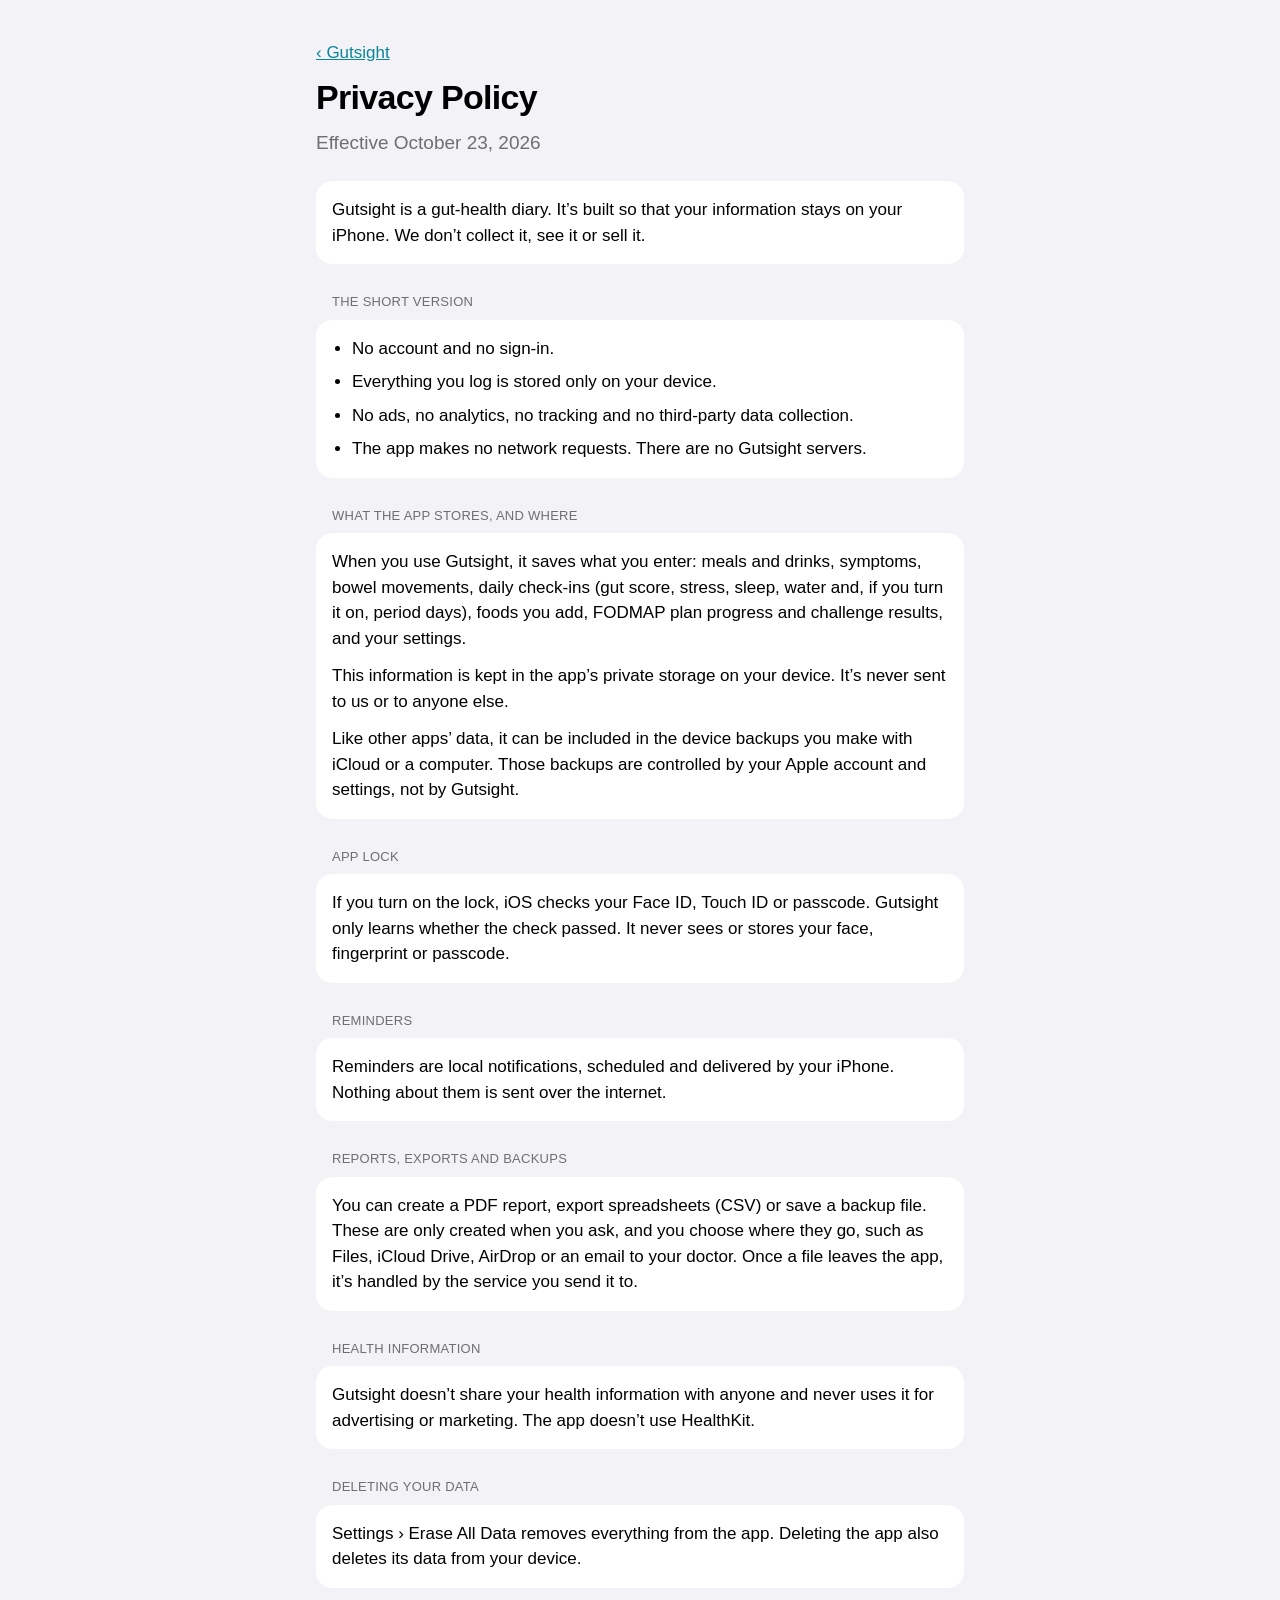
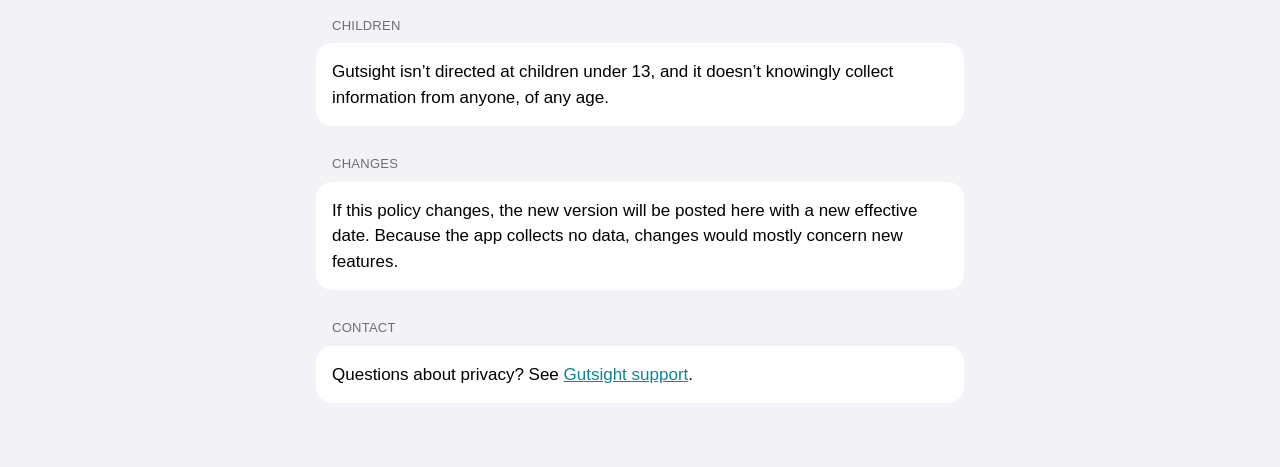
==== gutsight/privacy/index.html @ d99a17df "Gutsight app page, privacy policy and support Co-Authored-By: Claude Opus 5.5 <noreply@anthropic.com" ====
<!doctype html>
<html lang="en">
  <head>
    <meta charset="utf-8" />
    <meta name="viewport" content="width=device-width, initial-scale=1" />
    <title>Gutsight Privacy Policy</title>
    <meta name="description" content="Gutsight keeps your gut-health diary on your iPhone. No account, no tracking, no data collection." />
    <link rel="icon" href="/gutsight/icon.png" />
    <link rel="stylesheet" href="/assets/site.css" />
  </head>
  <body>
    <main>
      <p><a href="/gutsight/">‹ Gutsight</a></p>
      <h1>Privacy Policy</h1>
      <p class="lead">Effective October 23, 2026</p>

      <div class="card" style="margin-top: 24px">
        <p>
          Gutsight is a gut-health diary. It’s built so that your information stays on your iPhone. We don’t collect it, see
          it or sell it.
        </p>
      </div>

      <h2>The short version</h2>
      <div class="card">
        <ul>
          <li>No account and no sign-in.</li>
          <li>Everything you log is stored only on your device.</li>
          <li>No ads, no analytics, no tracking and no third-party data collection.</li>
          <li>The app makes no network requests. There are no Gutsight servers.</li>
        </ul>
      </div>

      <h2>What the app stores, and where</h2>
      <div class="card">
        <p>
          When you use Gutsight, it saves what you enter: meals and drinks, symptoms, bowel movements, daily check-ins (gut
          score, stress, sleep, water and, if you turn it on, period days), foods you add, FODMAP plan progress and challenge
          results, and your settings.
        </p>
        <p>This information is kept in the app’s private storage on your device. It’s never sent to us or to anyone else.</p>
        <p>
          Like other apps’ data, it can be included in the device backups you make with iCloud or a computer. Those backups
          are controlled by your Apple account and settings, not by Gutsight.
        </p>
      </div>

      <h2>App lock</h2>
      <div class="card">
        <p>
          If you turn on the lock, iOS checks your Face ID, Touch ID or passcode. Gutsight only learns whether the check
          passed. It never sees or stores your face, fingerprint or passcode.
        </p>
      </div>

      <h2>Reminders</h2>
      <div class="card">
        <p>Reminders are local notifications, scheduled and delivered by your iPhone. Nothing about them is sent over the internet.</p>
      </div>

      <h2>Reports, exports and backups</h2>
      <div class="card">
        <p>
          You can create a PDF report, export spreadsheets (CSV) or save a backup file. These are only created when you ask,
          and you choose where they go, such as Files, iCloud Drive, AirDrop or an email to your doctor. Once a file leaves
          the app, it’s handled by the service you send it to.
        </p>
      </div>

      <h2>Health information</h2>
      <div class="card">
        <p>
          Gutsight doesn’t share your health information with anyone and never uses it for advertising or marketing. The app
          doesn’t use HealthKit.
        </p>
      </div>

      <h2>Deleting your data</h2>
      <div class="card">
        <p>Settings › Erase All Data removes everything from the app. Deleting the app also deletes its data from your device.</p>
      </div>

      <h2>Children</h2>
      <div class="card">
        <p>Gutsight isn’t directed at children under 13, and it doesn’t knowingly collect information from anyone, of any age.</p>
      </div>

      <h2>Changes</h2>
      <div class="card">
        <p>
          If this policy changes, the new version will be posted here with a new effective date. Because the app collects no
          data, changes would mostly concern new features.
        </p>
      </div>

      <h2>Contact</h2>
      <div class="card">
        <p>Questions about privacy? See <a href="/gutsight/support/">Gutsight support</a>.</p>
      </div>
    </main>
  </body>
</html>
---- assets/site.css ----
/* Shared styles: iOS grouped look, light and dark. */
:root {
  --bg: #f2f2f7;
  --card: #ffffff;
  --text: #000000;
  --muted: #6e6e73;
  --tint: #0c8599;
  --border: #e2e2e5;
  color-scheme: light dark;
}

@media (prefers-color-scheme: dark) {
  :root {
    --bg: #000000;
    --card: #1c1c1e;
    --text: #ffffff;
    --muted: #98989f;
    --tint: #3bc9db;
    --border: #38383a;
  }
}

* {
  box-sizing: border-box;
}

body {
  margin: 0;
  background: var(--bg);
  color: var(--text);
  font: 17px/1.5 -apple-system, BlinkMacSystemFont, "SF Pro Text", "Helvetica Neue", Arial, sans-serif;
  -webkit-text-size-adjust: 100%;
}

main {
  max-width: 680px;
  margin: 0 auto;
  padding: 40px 16px 64px;
}

a {
  color: var(--tint);
}

h1 {
  font-size: 34px;
  line-height: 1.15;
  letter-spacing: -0.02em;
  margin: 0;
}

h2 {
  font-size: 13px;
  font-weight: 400;
  text-transform: uppercase;
  letter-spacing: 0.02em;
  color: var(--muted);
  margin: 28px 16px 8px;
}

h3 {
  font-size: 17px;
  margin: 0 0 4px;
}

p {
  margin: 0 0 12px;
}

.muted {
  color: var(--muted);
}

.lead {
  font-size: 19px;
  color: var(--muted);
  margin: 12px 0 0;
}

.card {
  background: var(--card);
  border-radius: 16px;
  padding: 16px;
}

.card > :last-child {
  margin-bottom: 0;
}

.card + .card {
  margin-top: 12px;
}

.card ul {
  margin: 0;
  padding-left: 20px;
}

.card li + li {
  margin-top: 8px;
}

.qa + .qa {
  border-top: 1px solid var(--border);
  margin-top: 14px;
  padding-top: 14px;
}

.app-header {
  display: flex;
  align-items: center;
  gap: 16px;
}

.app-header img {
  width: 76px;
  height: 76px;
  border-radius: 17px;
  flex-shrink: 0;
}

.list {
  padding: 0;
  overflow: hidden;
}

.list a {
  display: flex;
  align-items: center;
  gap: 14px;
  padding: 12px 16px;
  color: var(--text);
  text-decoration: none;
}

.list a + a {
  border-top: 1px solid var(--border);
}

.list a::after {
  content: "›";
  margin-left: auto;
  color: var(--muted);
  font-size: 22px;
}

.list img {
  width: 44px;
  height: 44px;
  border-radius: 10px;
}

footer {
  margin-top: 40px;
  font-size: 13px;
  color: var(--muted);
  text-align: center;
}
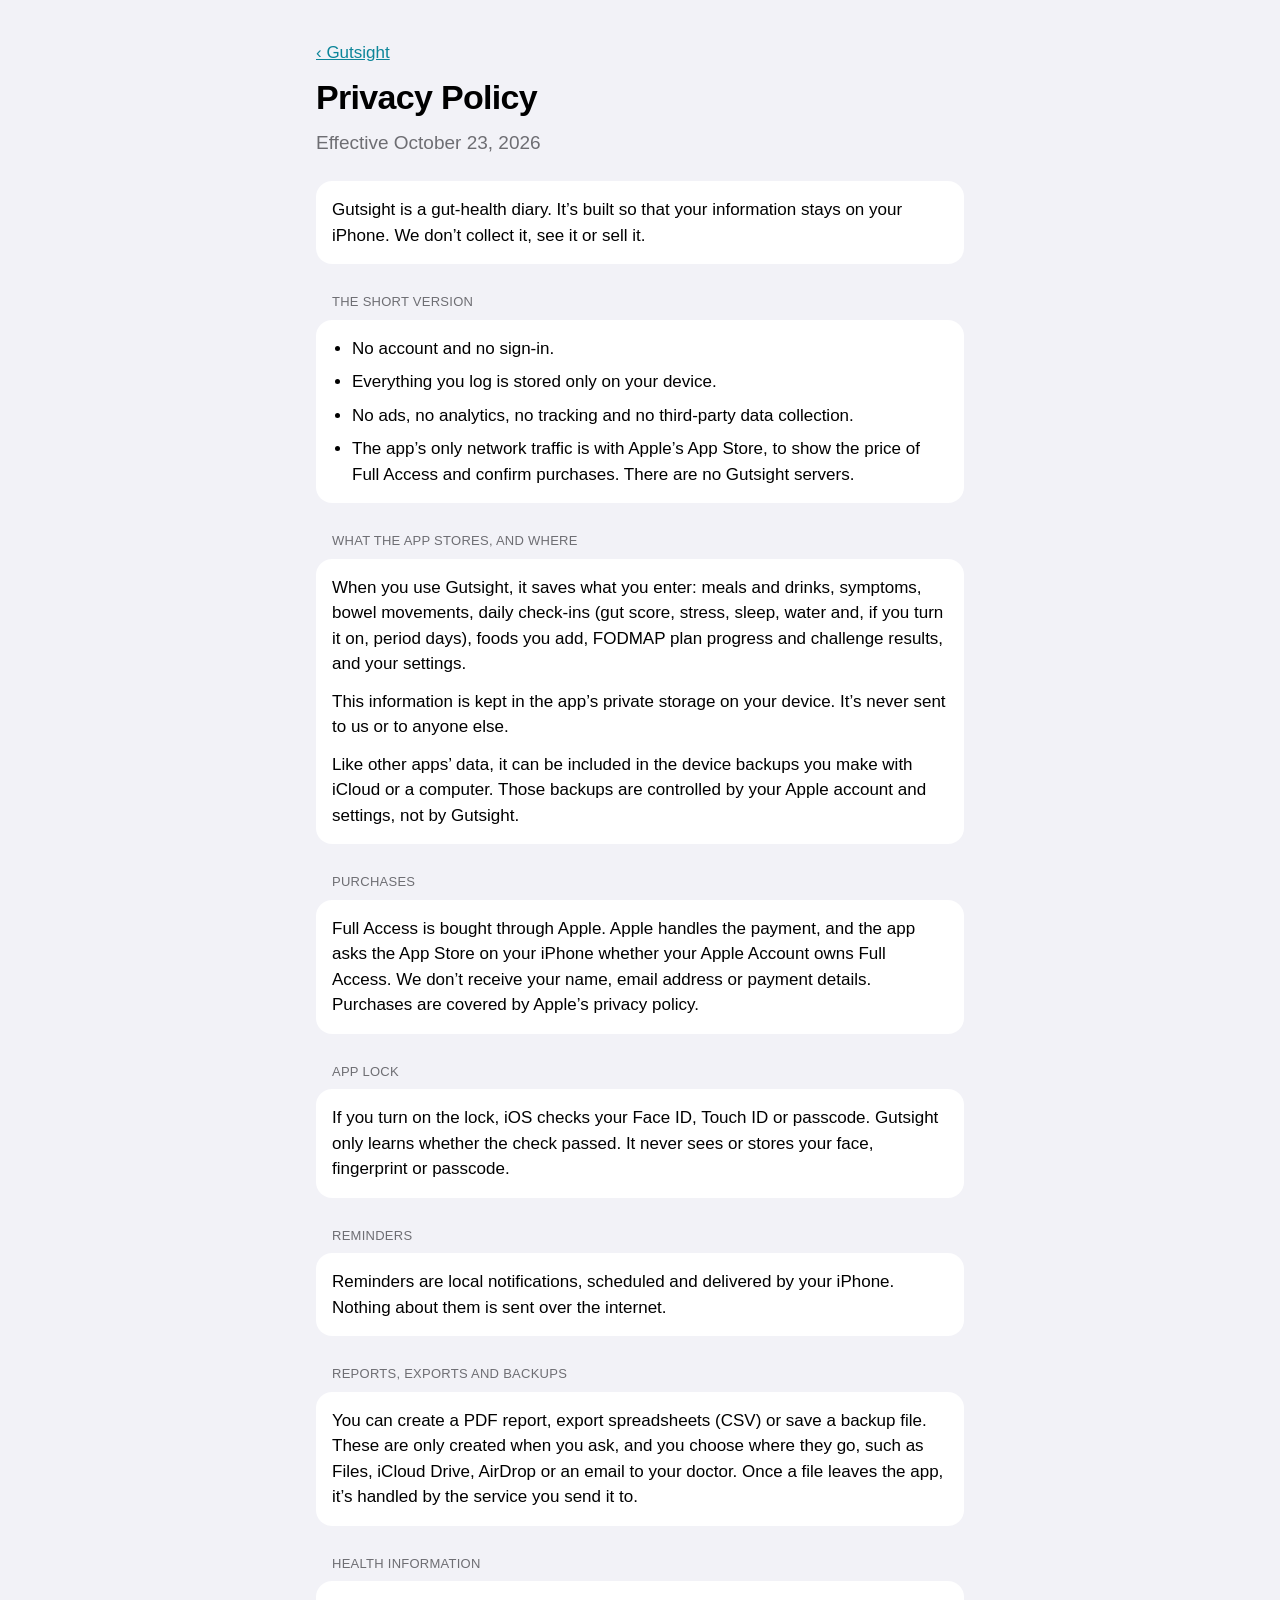
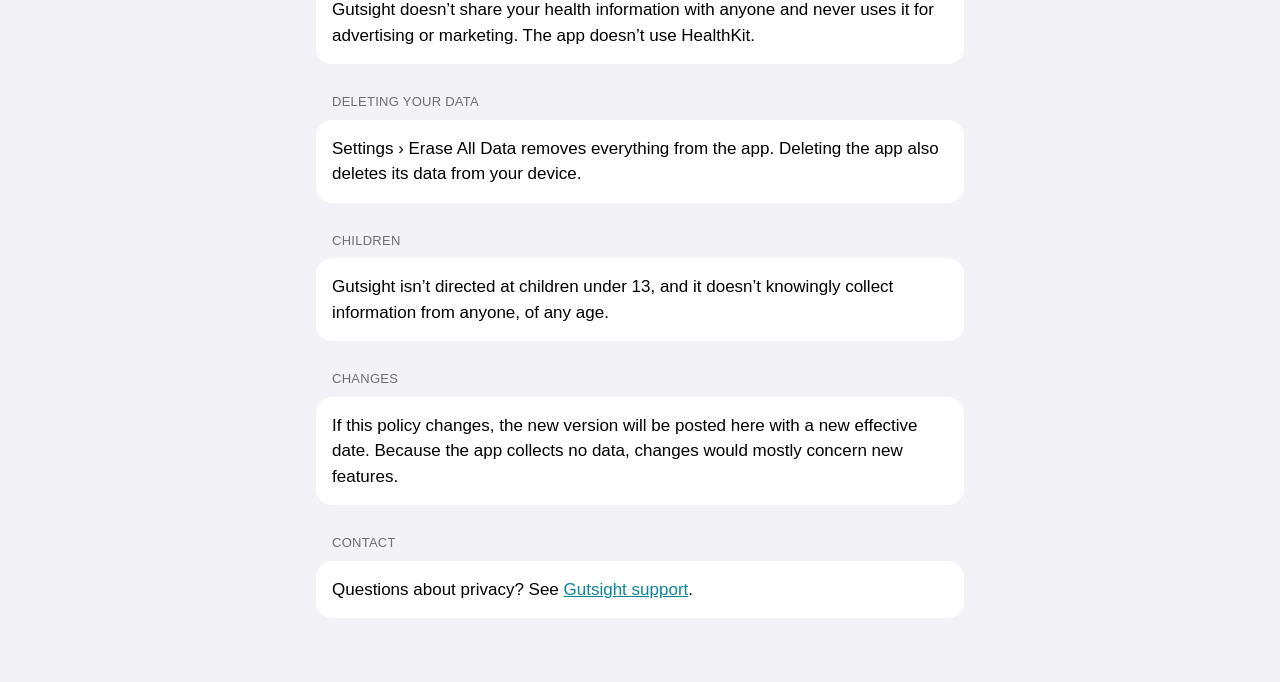
==== commit ebebed72: "Gutsight: screenshots, free + Full Access pricing, purchase privacy notes Co-Authored-By: Claude Opu" ====
--- a/gutsight/privacy/index.html
+++ b/gutsight/privacy/index.html
@@ -27,7 +27,7 @@
           <li>No account and no sign-in.</li>
           <li>Everything you log is stored only on your device.</li>
           <li>No ads, no analytics, no tracking and no third-party data collection.</li>
-          <li>The app makes no network requests. There are no Gutsight servers.</li>
+          <li>The app’s only network traffic is with Apple’s App Store, to show the price of Full Access and confirm purchases. There are no Gutsight servers.</li>
         </ul>
       </div>
 
@@ -42,6 +42,15 @@
         <p>
           Like other apps’ data, it can be included in the device backups you make with iCloud or a computer. Those backups
           are controlled by your Apple account and settings, not by Gutsight.
+        </p>
+      </div>
+
+      <h2>Purchases</h2>
+      <div class="card">
+        <p>
+          Full Access is bought through Apple. Apple handles the payment, and the app asks the App Store on your iPhone
+          whether your Apple Account owns Full Access. We don’t receive your name, email address or payment details.
+          Purchases are covered by Apple’s privacy policy.
         </p>
       </div>
 
--- a/assets/site.css
+++ b/assets/site.css
@@ -156,3 +156,67 @@
   color: var(--muted);
   text-align: center;
 }
+
+main.wide {
+  max-width: 760px;
+}
+
+.badge {
+  display: inline-block;
+  margin: 16px 0 0;
+  padding: 8px 14px;
+  border-radius: 999px;
+  background: var(--card);
+  font-size: 15px;
+  font-weight: 600;
+}
+
+.gallery {
+  display: flex;
+  gap: 14px;
+  overflow-x: auto;
+  scroll-snap-type: x mandatory;
+  margin: 28px -16px 0;
+  padding: 0 16px 8px;
+  -webkit-overflow-scrolling: touch;
+}
+
+.gallery img {
+  flex: 0 0 auto;
+  width: 230px;
+  aspect-ratio: 1320 / 2868;
+  border-radius: 18px;
+  scroll-snap-align: start;
+  background: var(--card);
+}
+
+.price-grid {
+  display: grid;
+  grid-template-columns: repeat(auto-fit, minmax(260px, 1fr));
+  gap: 12px;
+}
+
+.price-grid .card + .card {
+  margin-top: 0;
+}
+
+.price-grid h3 {
+  display: flex;
+  justify-content: space-between;
+  align-items: baseline;
+  gap: 8px;
+  margin-bottom: 0;
+}
+
+.price-grid .muted {
+  font-size: 15px;
+}
+
+.card.accent {
+  box-shadow: inset 0 0 0 2px var(--tint);
+}
+
+.price {
+  color: var(--tint);
+  font-size: 17px;
+}
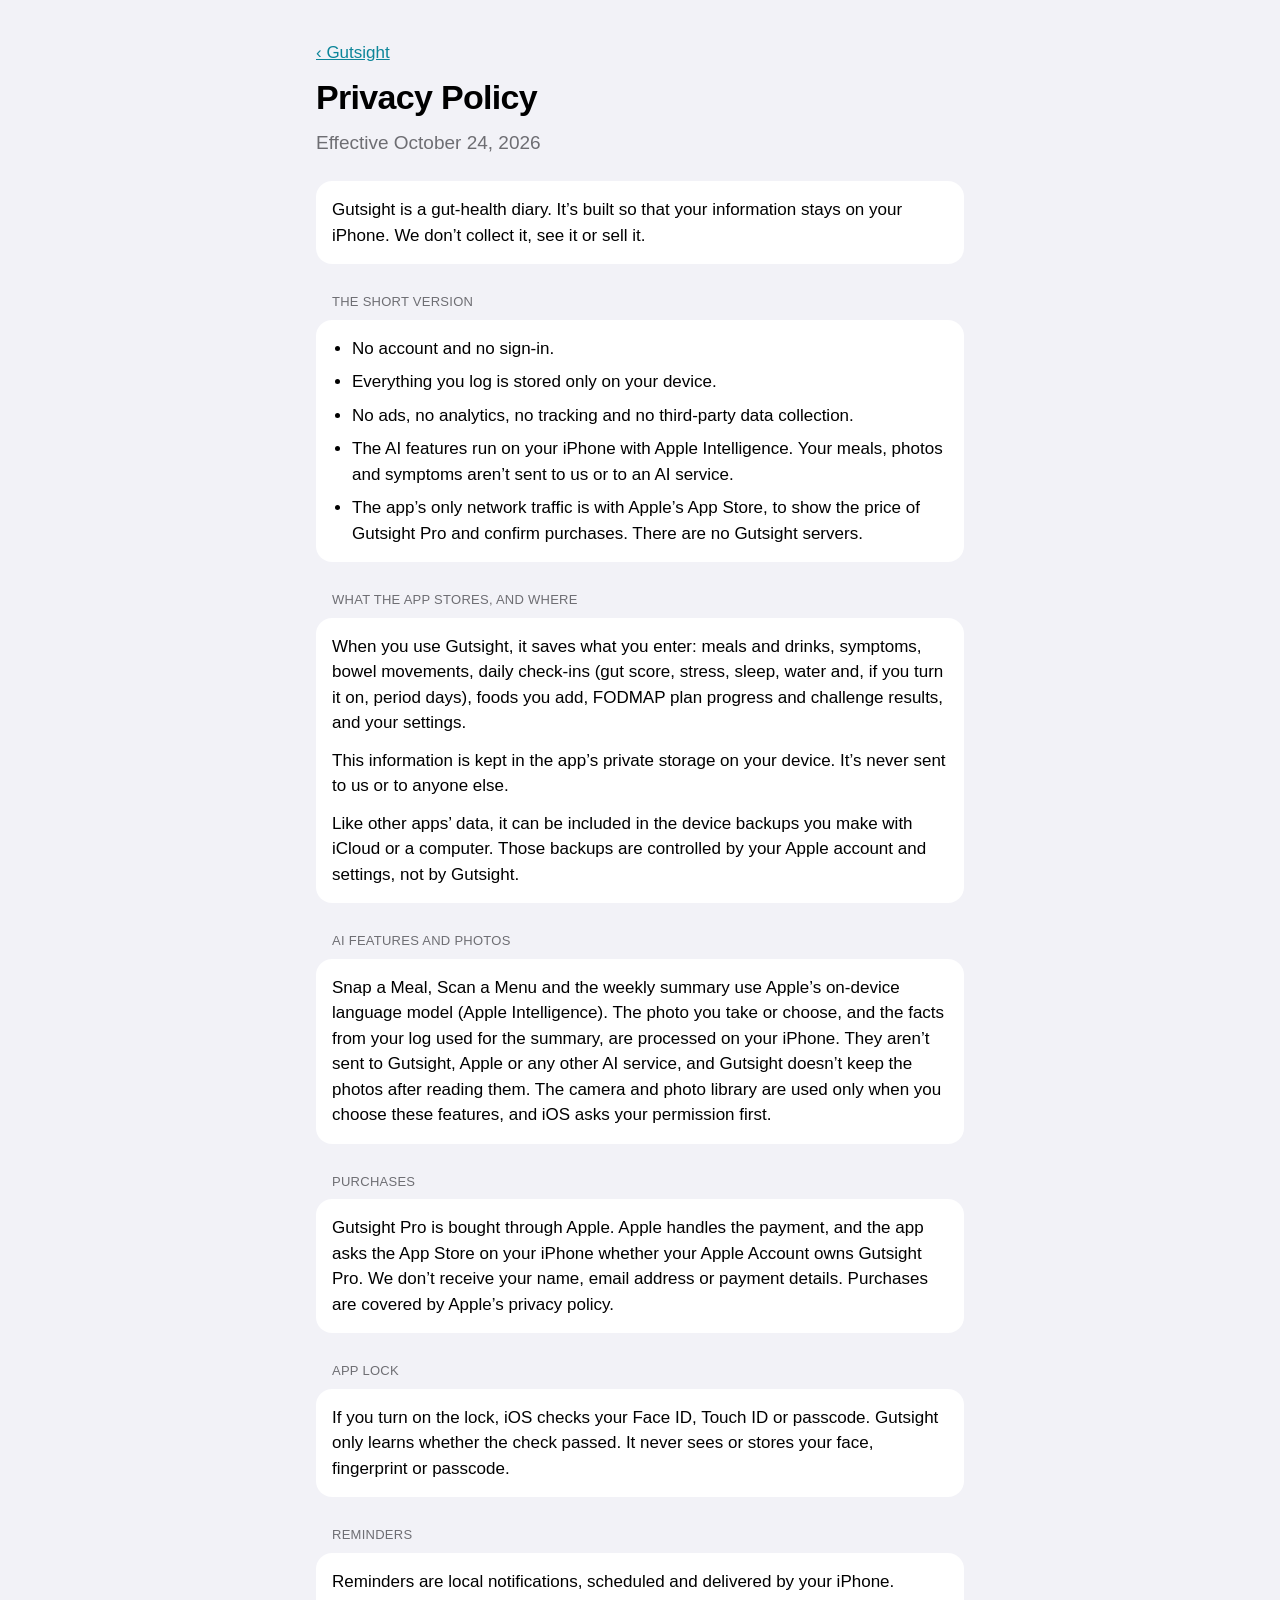
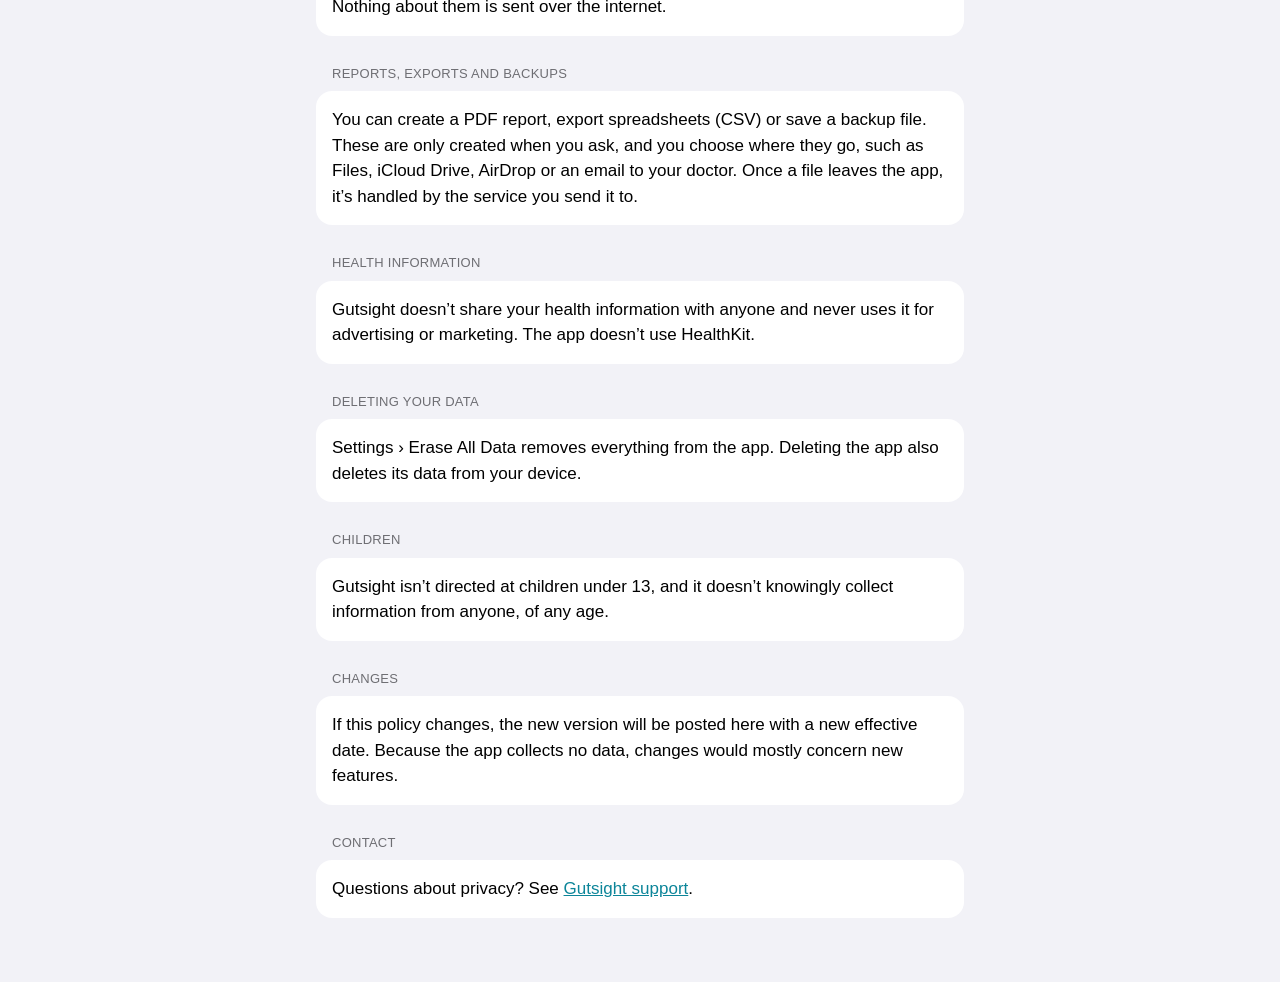
==== commit d1f9834b: "Gutsight: on-device AI, condition guides and Gutsight Pro at $14.99 Co-Authored-By: Claude Opus 5.5 " ====
--- a/gutsight/privacy/index.html
+++ b/gutsight/privacy/index.html
@@ -12,7 +12,7 @@
     <main>
       <p><a href="/gutsight/">‹ Gutsight</a></p>
       <h1>Privacy Policy</h1>
-      <p class="lead">Effective October 23, 2026</p>
+      <p class="lead">Effective October 24, 2026</p>
 
       <div class="card" style="margin-top: 24px">
         <p>
@@ -27,7 +27,8 @@
           <li>No account and no sign-in.</li>
           <li>Everything you log is stored only on your device.</li>
           <li>No ads, no analytics, no tracking and no third-party data collection.</li>
-          <li>The app’s only network traffic is with Apple’s App Store, to show the price of Full Access and confirm purchases. There are no Gutsight servers.</li>
+          <li>The AI features run on your iPhone with Apple Intelligence. Your meals, photos and symptoms aren’t sent to us or to an AI service.</li>
+          <li>The app’s only network traffic is with Apple’s App Store, to show the price of Gutsight Pro and confirm purchases. There are no Gutsight servers.</li>
         </ul>
       </div>
 
@@ -45,11 +46,21 @@
         </p>
       </div>
 
+      <h2>AI features and photos</h2>
+      <div class="card">
+        <p>
+          Snap a Meal, Scan a Menu and the weekly summary use Apple’s on-device language model (Apple Intelligence). The
+          photo you take or choose, and the facts from your log used for the summary, are processed on your iPhone. They
+          aren’t sent to Gutsight, Apple or any other AI service, and Gutsight doesn’t keep the photos after reading them.
+          The camera and photo library are used only when you choose these features, and iOS asks your permission first.
+        </p>
+      </div>
+
       <h2>Purchases</h2>
       <div class="card">
         <p>
-          Full Access is bought through Apple. Apple handles the payment, and the app asks the App Store on your iPhone
-          whether your Apple Account owns Full Access. We don’t receive your name, email address or payment details.
+          Gutsight Pro is bought through Apple. Apple handles the payment, and the app asks the App Store on your iPhone
+          whether your Apple Account owns Gutsight Pro. We don’t receive your name, email address or payment details.
           Purchases are covered by Apple’s privacy policy.
         </p>
       </div>
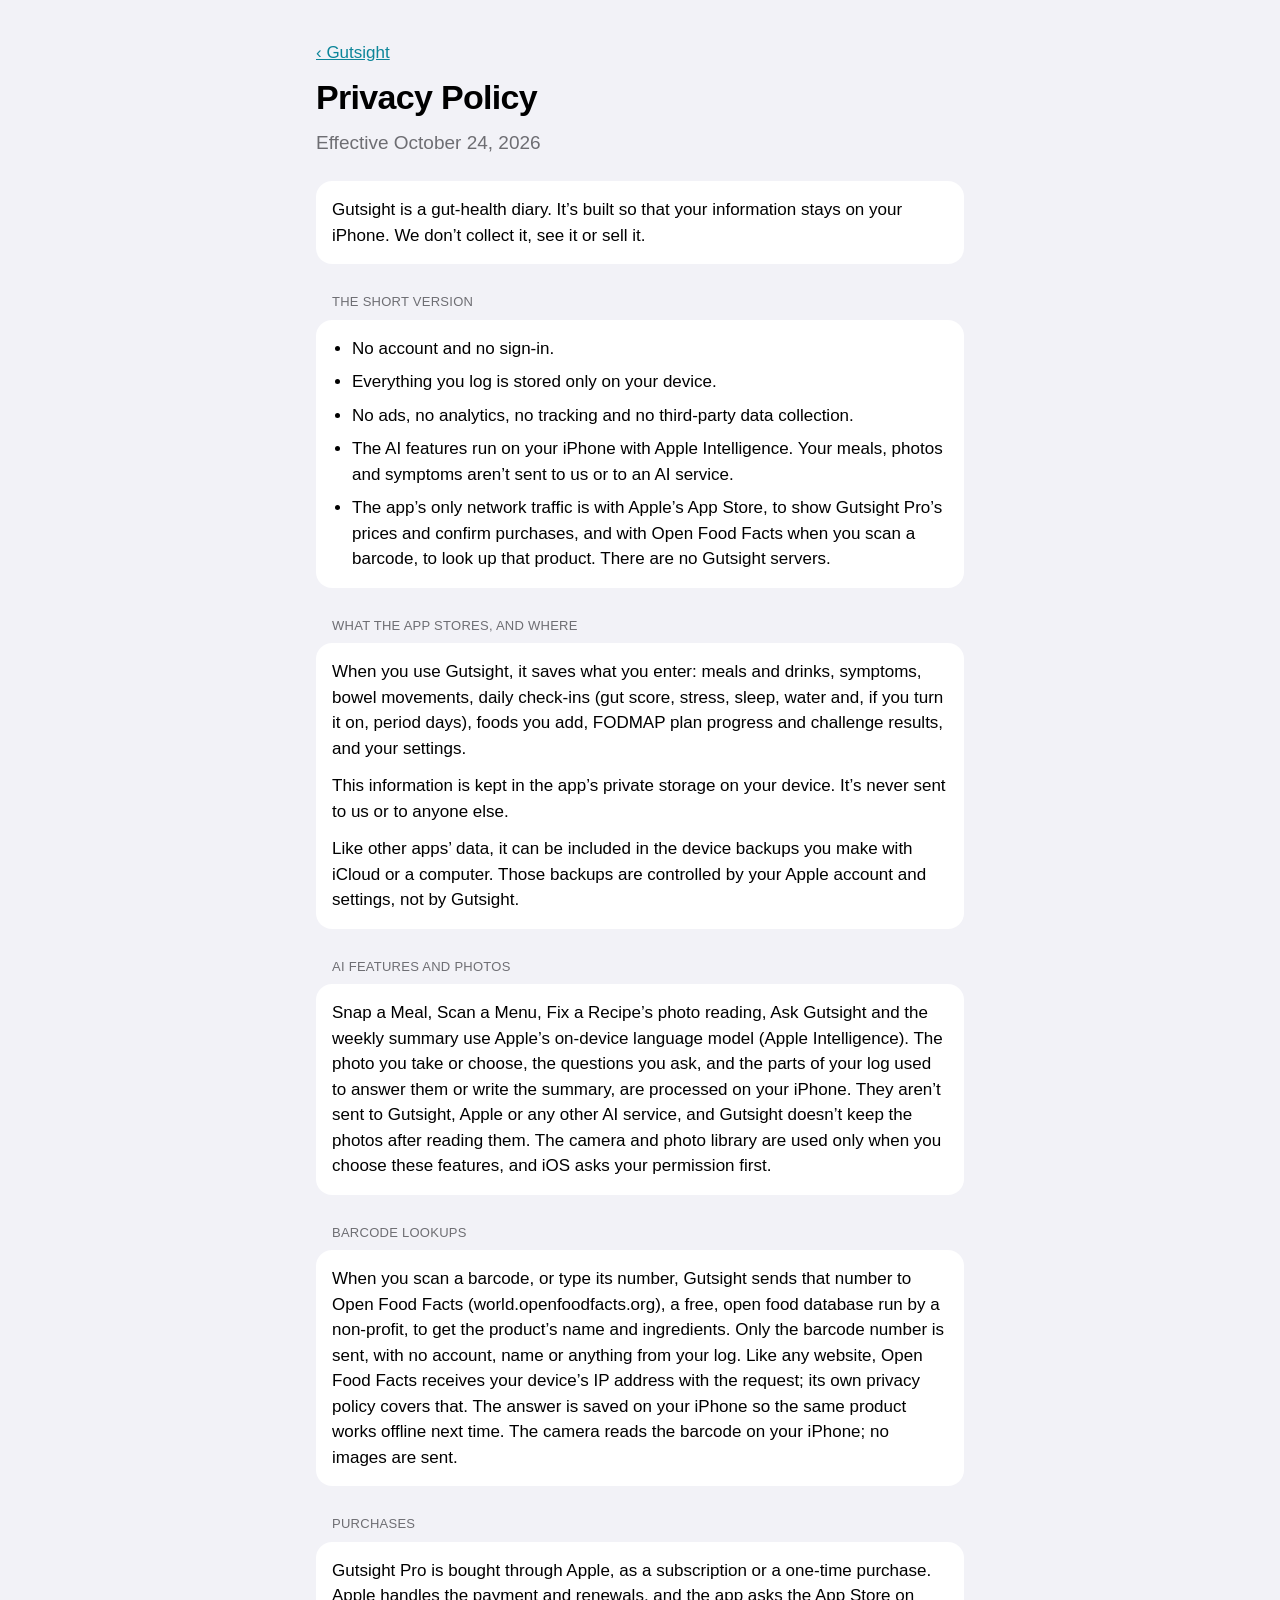
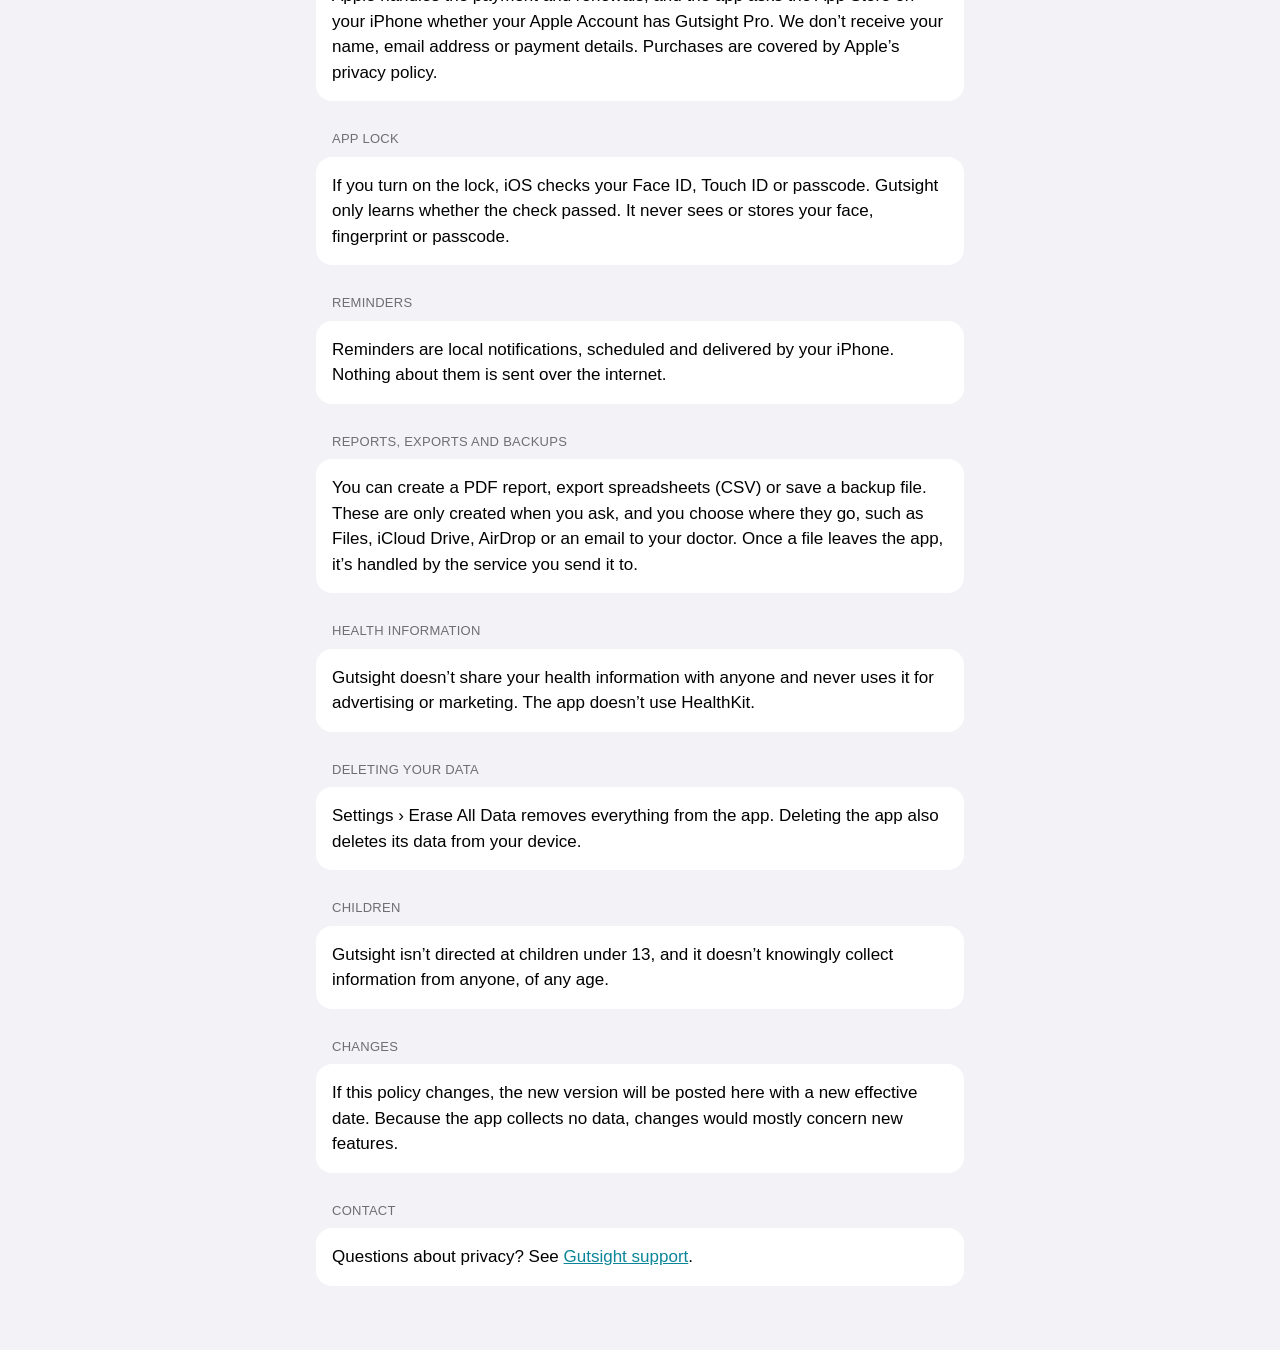
==== commit bc61591a: "Gutsight privacy: barcode lookups, Ask Gutsight, subscriptions" ====
--- a/gutsight/privacy/index.html
+++ b/gutsight/privacy/index.html
@@ -28,7 +28,7 @@
           <li>Everything you log is stored only on your device.</li>
           <li>No ads, no analytics, no tracking and no third-party data collection.</li>
           <li>The AI features run on your iPhone with Apple Intelligence. Your meals, photos and symptoms aren’t sent to us or to an AI service.</li>
-          <li>The app’s only network traffic is with Apple’s App Store, to show the price of Gutsight Pro and confirm purchases. There are no Gutsight servers.</li>
+          <li>The app’s only network traffic is with Apple’s App Store, to show Gutsight Pro’s prices and confirm purchases, and with Open Food Facts when you scan a barcode, to look up that product. There are no Gutsight servers.</li>
         </ul>
       </div>
 
@@ -49,18 +49,30 @@
       <h2>AI features and photos</h2>
       <div class="card">
         <p>
-          Snap a Meal, Scan a Menu and the weekly summary use Apple’s on-device language model (Apple Intelligence). The
-          photo you take or choose, and the facts from your log used for the summary, are processed on your iPhone. They
+          Snap a Meal, Scan a Menu, Fix a Recipe’s photo reading, Ask Gutsight and the weekly summary use Apple’s on-device language model (Apple Intelligence). The
+          photo you take or choose, the questions you ask, and the parts of your log used to answer them or write the summary, are processed on your iPhone. They
           aren’t sent to Gutsight, Apple or any other AI service, and Gutsight doesn’t keep the photos after reading them.
           The camera and photo library are used only when you choose these features, and iOS asks your permission first.
+        </p>
+      </div>
+
+      <h2>Barcode lookups</h2>
+      <div class="card">
+        <p>
+          When you scan a barcode, or type its number, Gutsight sends that number to Open Food Facts
+          (world.openfoodfacts.org), a free, open food database run by a non-profit, to get the product’s name and
+          ingredients. Only the barcode number is sent, with no account, name or anything from your log. Like any website,
+          Open Food Facts receives your device’s IP address with the request; its own privacy policy covers that. The answer
+          is saved on your iPhone so the same product works offline next time. The camera reads the barcode on your iPhone;
+          no images are sent.
         </p>
       </div>
 
       <h2>Purchases</h2>
       <div class="card">
         <p>
-          Gutsight Pro is bought through Apple. Apple handles the payment, and the app asks the App Store on your iPhone
-          whether your Apple Account owns Gutsight Pro. We don’t receive your name, email address or payment details.
+          Gutsight Pro is bought through Apple, as a subscription or a one-time purchase. Apple handles the payment and
+          renewals, and the app asks the App Store on your iPhone whether your Apple Account has Gutsight Pro. We don’t receive your name, email address or payment details.
           Purchases are covered by Apple’s privacy policy.
         </p>
       </div>
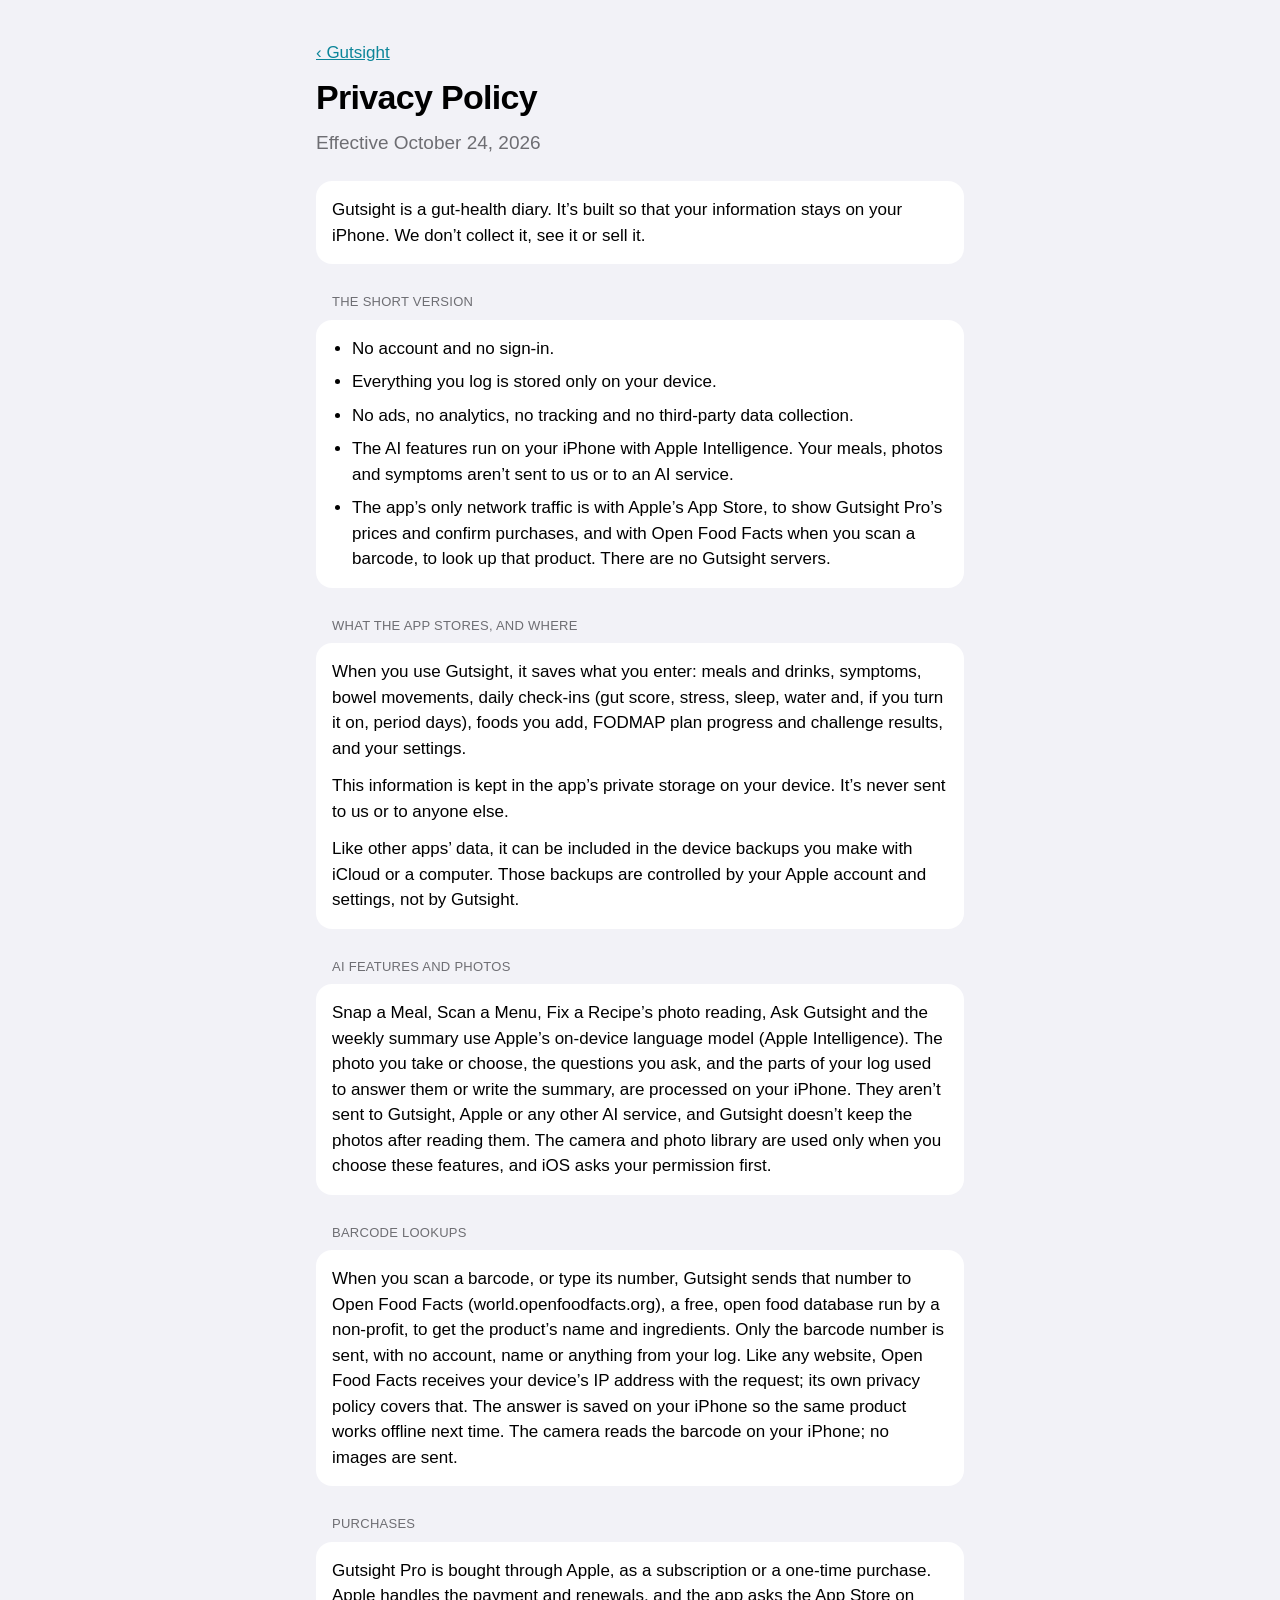
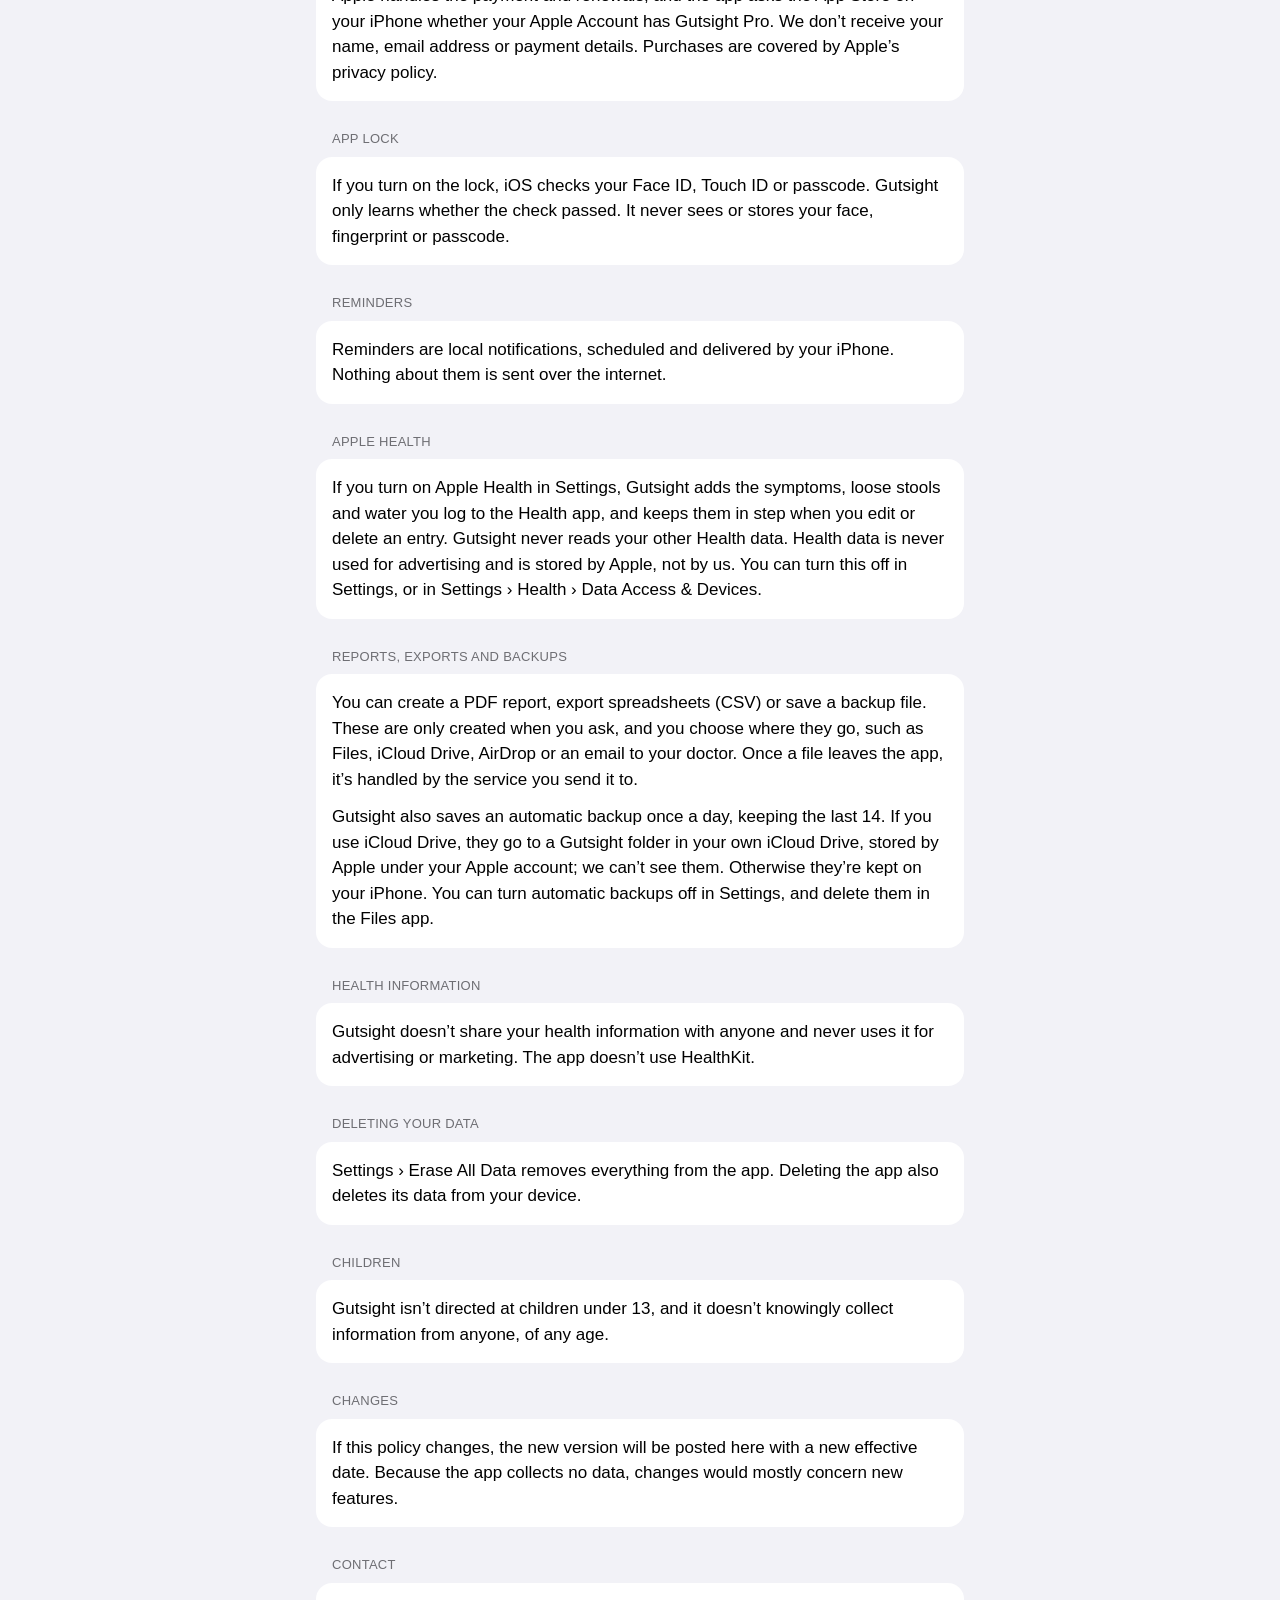
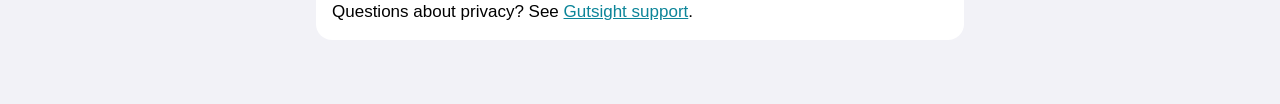
==== commit 1dcc616a: "Gutsight: subscription pricing on the site and support page, Health and backup notes in privacy The " ====
--- a/gutsight/privacy/index.html
+++ b/gutsight/privacy/index.html
@@ -90,12 +90,27 @@
         <p>Reminders are local notifications, scheduled and delivered by your iPhone. Nothing about them is sent over the internet.</p>
       </div>
 
+      <h2>Apple Health</h2>
+      <div class="card">
+        <p>
+          If you turn on Apple Health in Settings, Gutsight adds the symptoms, loose stools and water you log to the Health
+          app, and keeps them in step when you edit or delete an entry. Gutsight never reads your other Health data. Health
+          data is never used for advertising and is stored by Apple, not by us. You can turn this off in Settings, or in
+          Settings › Health › Data Access &amp; Devices.
+        </p>
+      </div>
+
       <h2>Reports, exports and backups</h2>
       <div class="card">
         <p>
           You can create a PDF report, export spreadsheets (CSV) or save a backup file. These are only created when you ask,
           and you choose where they go, such as Files, iCloud Drive, AirDrop or an email to your doctor. Once a file leaves
           the app, it’s handled by the service you send it to.
+        </p>
+        <p>
+          Gutsight also saves an automatic backup once a day, keeping the last 14. If you use iCloud Drive, they go to a
+          Gutsight folder in your own iCloud Drive, stored by Apple under your Apple account; we can’t see them. Otherwise
+          they’re kept on your iPhone. You can turn automatic backups off in Settings, and delete them in the Files app.
         </p>
       </div>
 
